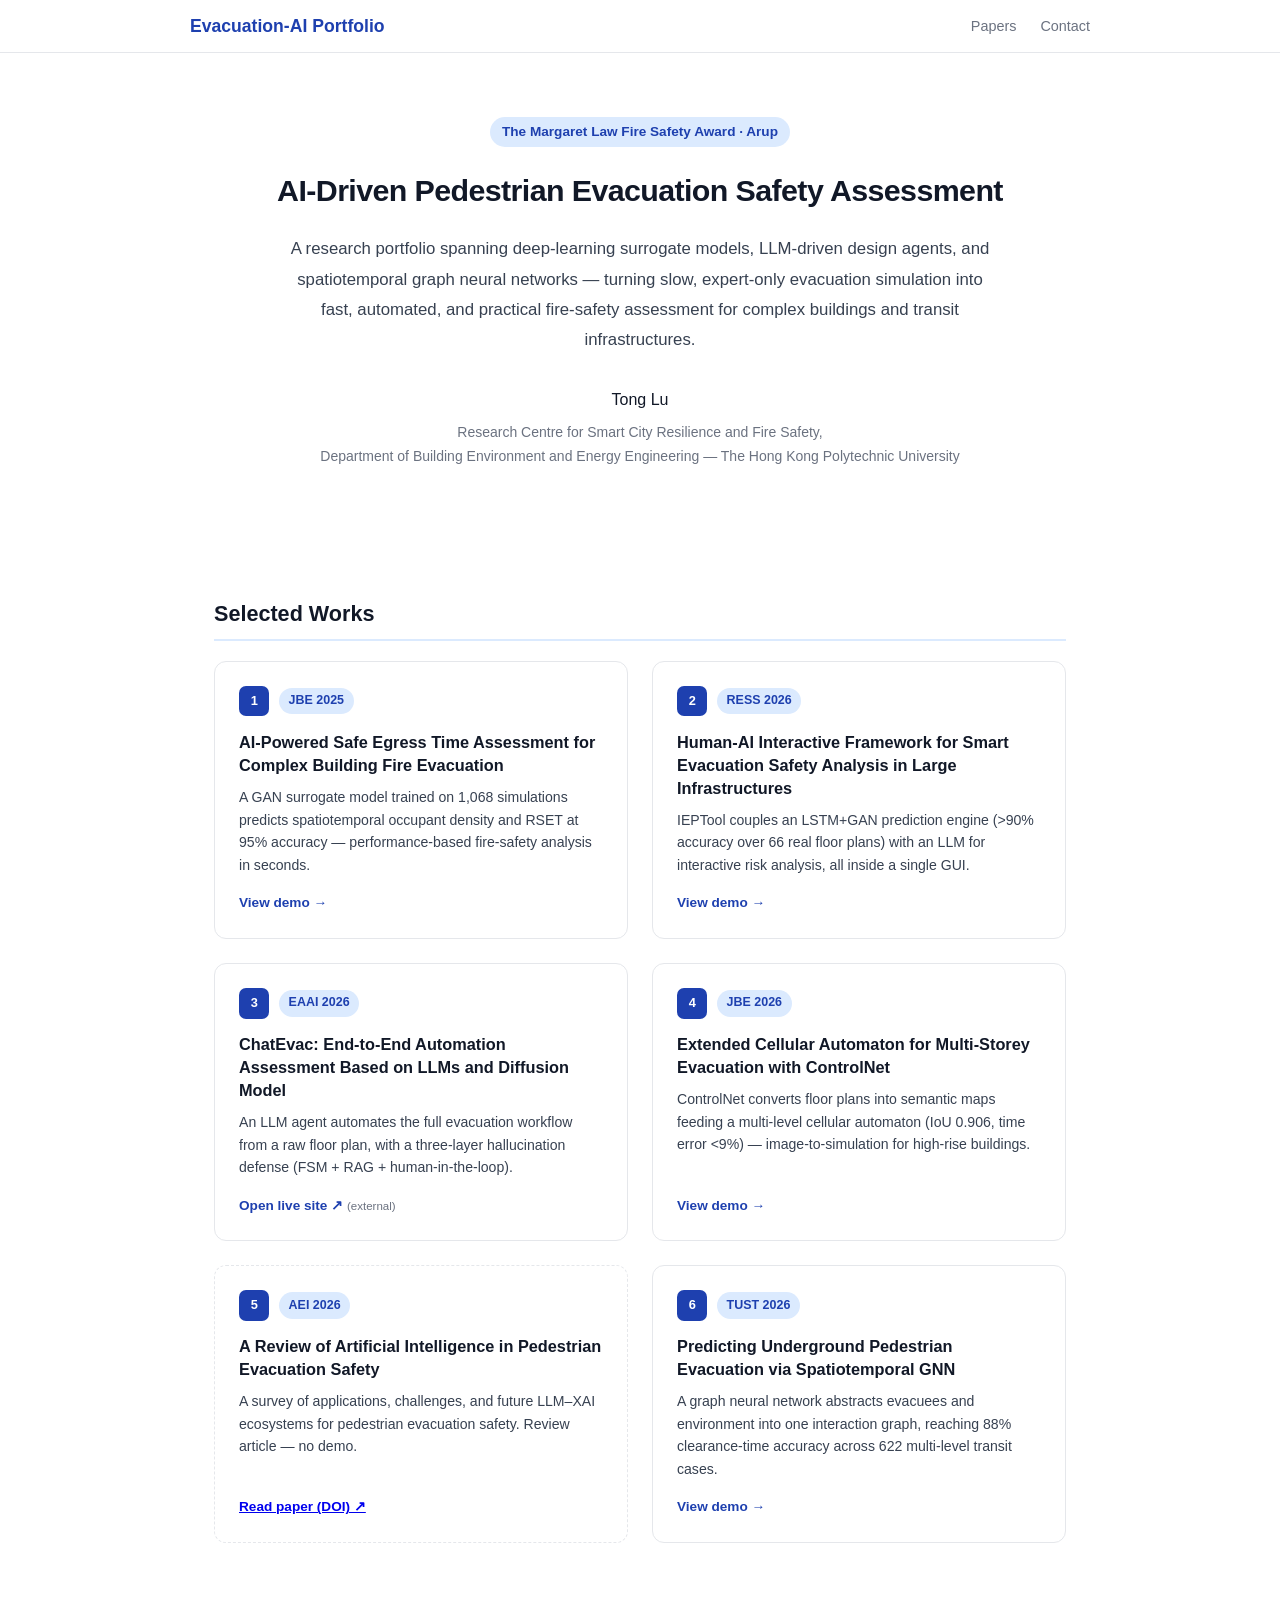
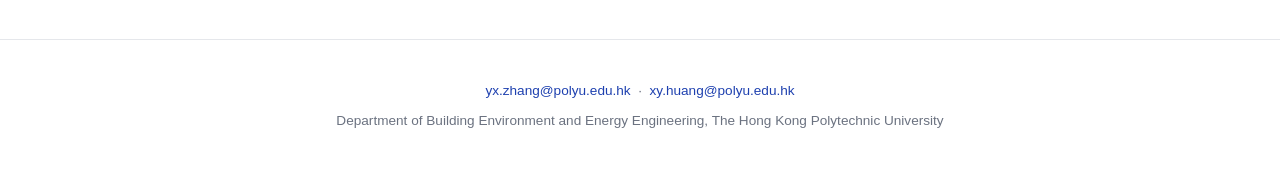
==== index.html @ 26be0533 "Add evacuation-AI research portfolio: landing page + 4 paper demo pages - Portfolio landing with 6 w" ====
<!DOCTYPE html>
<html lang="en">
<head>
<meta charset="UTF-8">
<meta name="viewport" content="width=device-width, initial-scale=1.0">
<title>Tong Lu — AI for Pedestrian Evacuation Safety</title>
<link rel="stylesheet" href="assets/style.css">
</head>
<body>
<nav>
  <div class="nav-inner">
    <a class="nav-brand" href="#">Evacuation-AI Portfolio</a>
    <ul class="nav-links">
      <li><a href="#papers">Papers</a></li>
      <li><a href="#contact">Contact</a></li>
    </ul>
  </div>
</nav>

<div class="hero">
  <div class="venue-tag">The Margaret Law Fire Safety Award &middot; Arup</div>
  <h1 class="paper-title">AI-Driven Pedestrian Evacuation Safety Assessment</h1>
  <p class="hero-lead">
    A research portfolio spanning deep-learning surrogate models, LLM-driven design agents,
    and spatiotemporal graph neural networks &mdash; turning slow, expert-only evacuation
    simulation into fast, automated, and practical fire-safety assessment for complex buildings
    and transit infrastructures.
  </p>
  <p class="authors"><span class="author">Tong Lu</span></p>
  <p class="affiliations">
    Research Centre for Smart City Resilience and Fire Safety,<br>
    Department of Building Environment and Energy Engineering &mdash; The Hong Kong Polytechnic University
  </p>
</div>

<section id="papers">
  <h2 class="section-title">Selected Works</h2>
  <div class="paper-grid">

    <a class="paper-card" href="papers/p1-rset/">
      <div class="pc-top"><span class="pc-num">1</span><span class="pc-venue">JBE 2025</span></div>
      <div class="pc-title">AI-Powered Safe Egress Time Assessment for Complex Building Fire Evacuation</div>
      <div class="pc-desc">A GAN surrogate model trained on 1,068 simulations predicts spatiotemporal occupant density and RSET at 95% accuracy &mdash; performance-based fire-safety analysis in seconds.</div>
      <div class="pc-cta">View demo &rarr;</div>
    </a>

    <a class="paper-card" href="papers/p2-ieptool/">
      <div class="pc-top"><span class="pc-num">2</span><span class="pc-venue">RESS 2026</span></div>
      <div class="pc-title">Human-AI Interactive Framework for Smart Evacuation Safety Analysis in Large Infrastructures</div>
      <div class="pc-desc">IEPTool couples an LSTM+GAN prediction engine (&gt;90% accuracy over 66 real floor plans) with an LLM for interactive risk analysis, all inside a single GUI.</div>
      <div class="pc-cta">View demo &rarr;</div>
    </a>

    <a class="paper-card" href="https://andyrylynn.github.io/ChatEvac.github.io" target="_blank" rel="noopener">
      <div class="pc-top"><span class="pc-num">3</span><span class="pc-venue">EAAI 2026</span></div>
      <div class="pc-title">ChatEvac: End-to-End Automation Assessment Based on LLMs and Diffusion Model</div>
      <div class="pc-desc">An LLM agent automates the full evacuation workflow from a raw floor plan, with a three-layer hallucination defense (FSM + RAG + human-in-the-loop).</div>
      <div class="pc-cta">Open live site &nearr; <span class="pc-tag-ext">(external)</span></div>
    </a>

    <a class="paper-card" href="papers/p4-controlnet/">
      <div class="pc-top"><span class="pc-num">4</span><span class="pc-venue">JBE 2026</span></div>
      <div class="pc-title">Extended Cellular Automaton for Multi-Storey Evacuation with ControlNet</div>
      <div class="pc-desc">ControlNet converts floor plans into semantic maps feeding a multi-level cellular automaton (IoU 0.906, time error &lt;9%) &mdash; image-to-simulation for high-rise buildings.</div>
      <div class="pc-cta">View demo &rarr;</div>
    </a>

    <div class="paper-card pc-review">
      <div class="pc-top"><span class="pc-num">5</span><span class="pc-venue">AEI 2026</span></div>
      <div class="pc-title">A Review of Artificial Intelligence in Pedestrian Evacuation Safety</div>
      <div class="pc-desc">A survey of applications, challenges, and future LLM&ndash;XAI ecosystems for pedestrian evacuation safety. Review article &mdash; no demo.</div>
      <div class="pc-cta"><a href="https://doi.org/10.1016/J.AEI.2026.105080" target="_blank" rel="noopener">Read paper (DOI) &nearr;</a></div>
    </div>

    <a class="paper-card" href="papers/p6-gnn/">
      <div class="pc-top"><span class="pc-num">6</span><span class="pc-venue">TUST 2026</span></div>
      <div class="pc-title">Predicting Underground Pedestrian Evacuation via Spatiotemporal GNN</div>
      <div class="pc-desc">A graph neural network abstracts evacuees and environment into one interaction graph, reaching 88% clearance-time accuracy across 622 multi-level transit cases.</div>
      <div class="pc-cta">View demo &rarr;</div>
    </a>

  </div>
</section>

<footer id="contact">
  <p>
    <a href="mailto:yx.zhang@polyu.edu.hk">yx.zhang@polyu.edu.hk</a> &nbsp;&middot;&nbsp;
    <a href="mailto:xy.huang@polyu.edu.hk">xy.huang@polyu.edu.hk</a>
  </p>
  <p style="margin-top:.5rem">
    Department of Building Environment and Energy Engineering, The Hong Kong Polytechnic University
  </p>
</footer>
</body>
</html>
---- assets/style.css ----
*,*::before,*::after{box-sizing:border-box;margin:0;padding:0}
:root{
  --blue:#1e40af;--blue-light:#dbeafe;
  --text:#111827;--muted:#6b7280;
  --border:#e5e7eb;--bg:#f9fafb;--max:900px
}
html{scroll-behavior:smooth}
body{
  font-family:-apple-system,BlinkMacSystemFont,'Segoe UI',Roboto,sans-serif;
  background:#fff;color:var(--text);line-height:1.6
}
nav{
  position:sticky;top:0;background:rgba(255,255,255,.95);
  backdrop-filter:blur(8px);border-bottom:1px solid var(--border);
  z-index:100;padding:.75rem 1.5rem
}
.nav-inner{max-width:var(--max);margin:0 auto;display:flex;justify-content:space-between;align-items:center}
.nav-brand{font-weight:700;font-size:1.1rem;color:var(--blue);text-decoration:none}
.nav-links{display:flex;gap:1.5rem;list-style:none}
.nav-links a{color:var(--muted);text-decoration:none;font-size:.9rem;transition:color .2s}
.nav-links a:hover{color:var(--blue)}
.hero{padding:4rem 1.5rem 3rem;text-align:center;max-width:var(--max);margin:0 auto}
.venue-tag{
  display:inline-block;background:var(--blue-light);color:var(--blue);
  font-size:.85rem;font-weight:600;padding:.25rem .75rem;
  border-radius:999px;margin-bottom:1.5rem
}
.paper-title{
  font-size:clamp(1.4rem,3.2vw,1.9rem);font-weight:800;line-height:1.3;
  margin-bottom:1.5rem;letter-spacing:-.02em;max-width:780px;margin-left:auto;margin-right:auto
}
.hero-lead{font-size:1.05rem;color:#374151;max-width:720px;margin:0 auto 2rem;line-height:1.8}
.teaser{margin-top:2.5rem;border-radius:12px;overflow:hidden;border:1px solid var(--border);box-shadow:0 4px 24px rgba(0,0,0,.08)}
.teaser img{width:100%;display:block}
.teaser-caption{font-size:.82rem;color:var(--muted);padding:.7rem 1.25rem;background:var(--bg);border-top:1px solid var(--border);text-align:center;line-height:1.6}
.teaser-caption strong{color:var(--text)}
.cards{display:grid;grid-template-columns:repeat(auto-fit,minmax(220px,1fr));gap:1rem;margin-top:1.25rem}
.card{background:var(--bg);border:1px solid var(--border);border-radius:10px;padding:1rem 1.1rem}
.card-icon{font-size:1.4rem;margin-bottom:.5rem}
.card-title{font-size:.9rem;font-weight:700;margin-bottom:.3rem;color:var(--blue)}
.card-body{font-size:.85rem;color:#374151;line-height:1.6}
.authors{font-size:1rem;color:var(--muted);margin-bottom:.5rem}
.authors .author{color:var(--text);font-weight:500}
.affiliations{font-size:.875rem;color:var(--muted);margin-bottom:2rem;line-height:1.7}
.badges{display:flex;justify-content:center;gap:.75rem;flex-wrap:wrap}
.badge{
  display:inline-flex;align-items:center;gap:.4rem;
  padding:.45rem 1rem;border-radius:8px;
  font-size:.9rem;font-weight:600;text-decoration:none;
  transition:opacity .2s,transform .15s
}
.badge:hover{opacity:.85;transform:translateY(-1px)}
.badge-primary{background:var(--blue);color:#fff}
.badge-outline{background:#fff;color:var(--text);border:1.5px solid var(--border)}
section{padding:3rem 1.5rem;max-width:var(--max);margin:0 auto}
.section-title{font-size:1.35rem;font-weight:700;margin-bottom:1.25rem;padding-bottom:.5rem;border-bottom:2px solid var(--blue-light)}
.abstract{font-size:1rem;color:#374151;line-height:1.85;text-align:justify}
.highlight-box{
  background:var(--blue-light);border-left:4px solid var(--blue);
  border-radius:0 8px 8px 0;padding:1rem 1.25rem;margin-top:1.5rem
}
.highlight-box h4{font-size:.95rem;font-weight:700;color:var(--blue);margin-bottom:.5rem}
.highlight-box ul{list-style:none;display:flex;flex-direction:column;gap:.4rem}
.highlight-box li{font-size:.9rem;padding-left:1rem;position:relative}
.highlight-box li::before{content:"\2192";position:absolute;left:0;color:var(--blue);font-weight:700}
.videos-grid{display:grid;gap:2.5rem}
.video-card{background:var(--bg);border:1px solid var(--border);border-radius:12px;overflow:hidden}
.video-label{
  padding:.75rem 1.25rem;background:#fff;
  border-bottom:1px solid var(--border);display:flex;align-items:center;gap:.75rem
}
.video-badge{
  background:var(--blue);color:#fff;font-size:.78rem;
  font-weight:700;padding:.2rem .55rem;border-radius:5px
}
.video-title-text{font-size:.95rem;font-weight:600}
video{width:100%;display:block;background:#000;max-height:480px}
.fig-note{font-size:.8rem;color:var(--muted);padding:.6rem 1.25rem;background:#fff;border-top:1px solid var(--border)}
.figure{margin-top:2.5rem;border:1px solid var(--border);border-radius:12px;overflow:hidden}
.figure img{width:100%;display:block}
.bibtex-block{
  background:#1e293b;color:#e2e8f0;border-radius:10px;
  font-family:'Courier New',monospace;font-size:.82rem;
  line-height:1.7;padding:1.25rem 1.5rem;overflow-x:auto;position:relative;white-space:pre
}
.copy-btn{
  position:absolute;top:.75rem;right:.75rem;
  background:#334155;color:#cbd5e1;border:none;
  border-radius:6px;padding:.3rem .7rem;font-size:.8rem;
  cursor:pointer;transition:background .2s
}
.copy-btn:hover{background:#475569}
.copy-btn.copied{background:#166534;color:#bbf7d0}
footer{
  text-align:center;padding:2.5rem 1rem;
  font-size:.85rem;color:var(--muted);
  border-top:1px solid var(--border);margin-top:3rem
}
footer a{color:var(--blue);text-decoration:none}
@media(max-width:600px){
  .paper-title{font-size:1.5rem}
  .badges{gap:.5rem}
  .badge{padding:.35rem .75rem;font-size:.85rem}
}
/* ---- portfolio landing grid ---- */
.paper-grid{display:grid;grid-template-columns:repeat(auto-fill,minmax(280px,1fr));gap:1.5rem}
.paper-card{
  display:flex;flex-direction:column;background:#fff;border:1px solid var(--border);
  border-radius:12px;padding:1.5rem;text-decoration:none;color:inherit;
  transition:transform .15s,box-shadow .2s,border-color .2s
}
.paper-card:hover{transform:translateY(-3px);box-shadow:0 8px 28px rgba(30,64,175,.12);border-color:var(--blue)}
.pc-top{display:flex;align-items:center;gap:.6rem;margin-bottom:.9rem}
.pc-num{
  background:var(--blue);color:#fff;font-weight:700;font-size:.8rem;
  width:1.9rem;height:1.9rem;border-radius:7px;display:flex;align-items:center;justify-content:center;flex-shrink:0
}
.pc-venue{font-size:.78rem;font-weight:600;color:var(--blue);background:var(--blue-light);padding:.2rem .6rem;border-radius:999px}
.pc-title{font-size:1.02rem;font-weight:700;line-height:1.4;margin-bottom:.6rem}
.pc-desc{font-size:.88rem;color:#374151;line-height:1.6;flex:1}
.pc-cta{margin-top:1rem;font-size:.85rem;font-weight:600;color:var(--blue)}
.pc-review{border-style:dashed}
.pc-review:hover{transform:none;box-shadow:none;border-color:var(--muted)}
.pc-tag-ext{font-size:.72rem;color:var(--muted);font-weight:500}
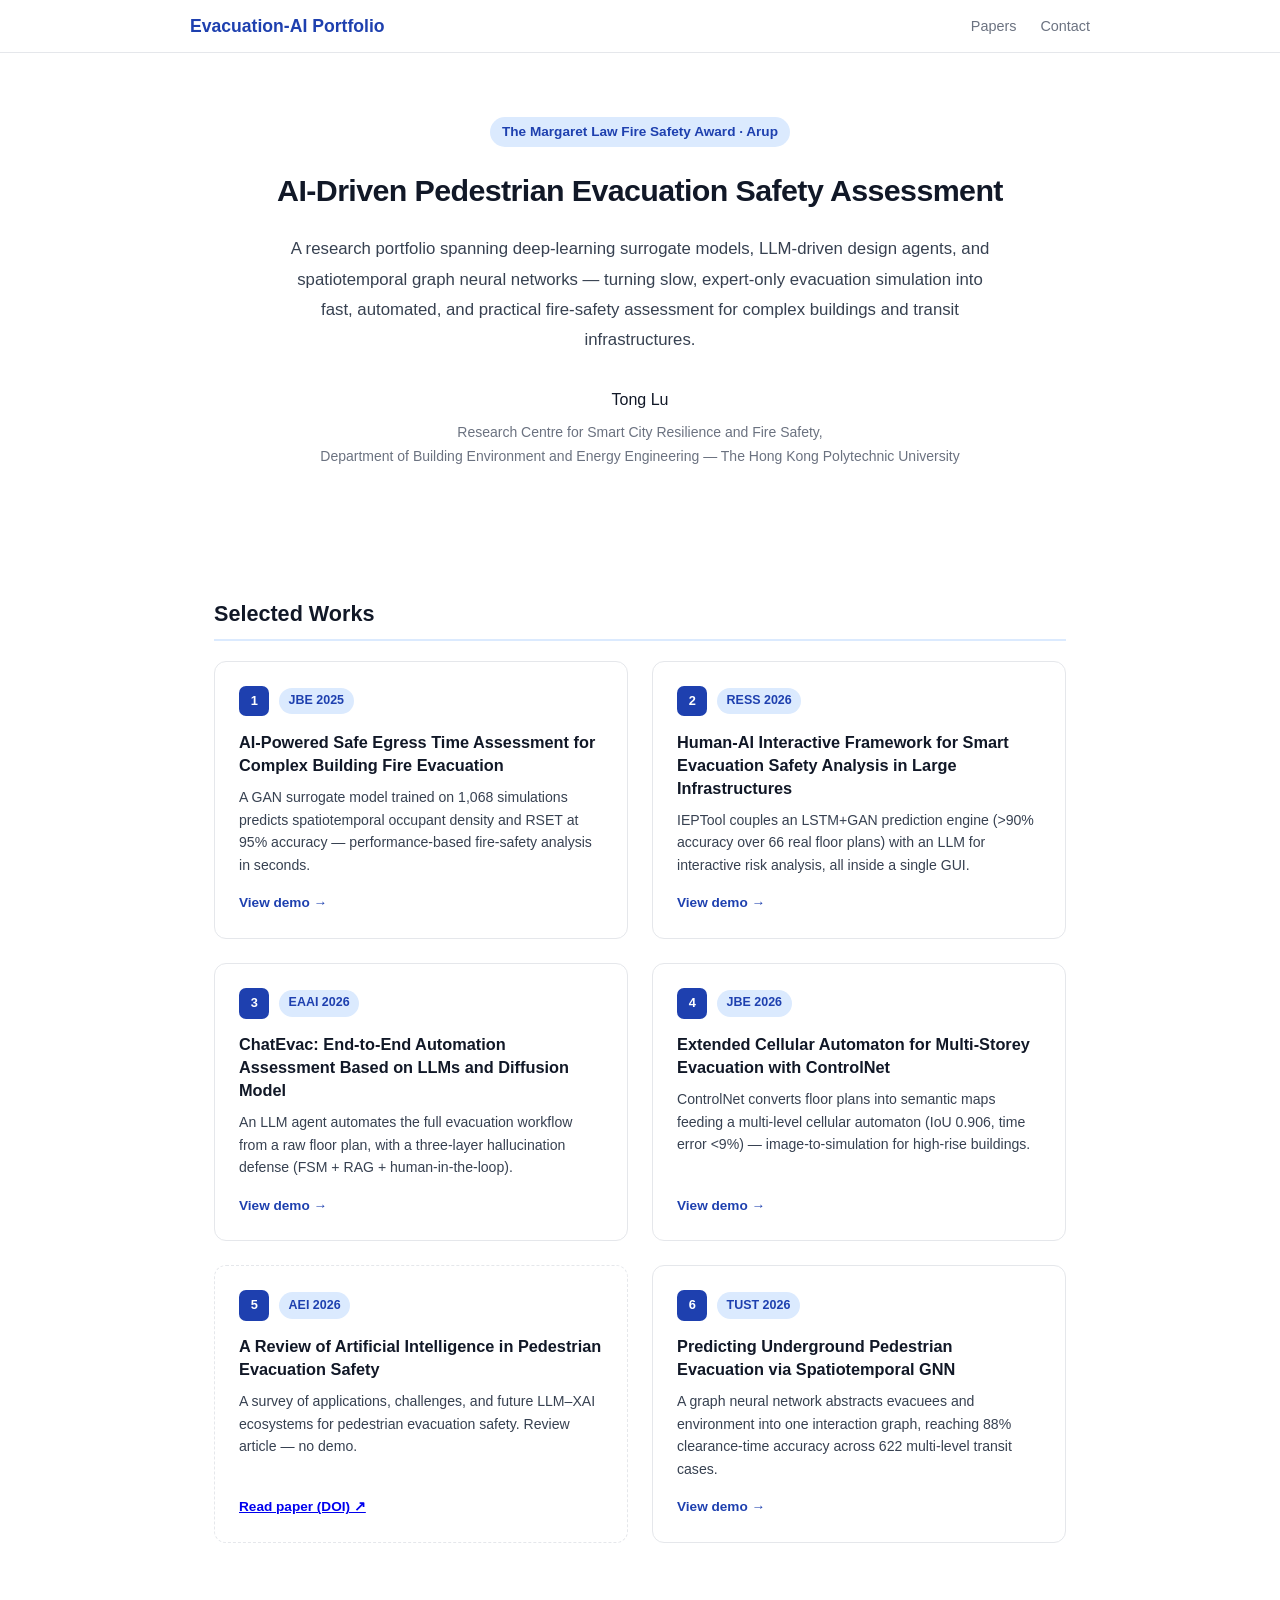
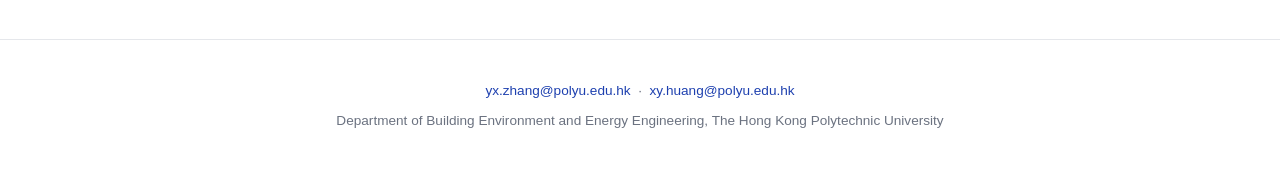
==== commit f690b1ae: "Add P3 ChatEvac local subpage (cross-origin video from ChatEvac.github.io), update landing card to l" ====
--- a/index.html
+++ b/index.html
@@ -51,11 +51,11 @@
       <div class="pc-cta">View demo &rarr;</div>
     </a>
 
-    <a class="paper-card" href="https://andyrylynn.github.io/ChatEvac.github.io" target="_blank" rel="noopener">
+    <a class="paper-card" href="papers/p3-chatevac/">
       <div class="pc-top"><span class="pc-num">3</span><span class="pc-venue">EAAI 2026</span></div>
       <div class="pc-title">ChatEvac: End-to-End Automation Assessment Based on LLMs and Diffusion Model</div>
       <div class="pc-desc">An LLM agent automates the full evacuation workflow from a raw floor plan, with a three-layer hallucination defense (FSM + RAG + human-in-the-loop).</div>
-      <div class="pc-cta">Open live site &nearr; <span class="pc-tag-ext">(external)</span></div>
+      <div class="pc-cta">View demo &rarr;</div>
     </a>
 
     <a class="paper-card" href="papers/p4-controlnet/">
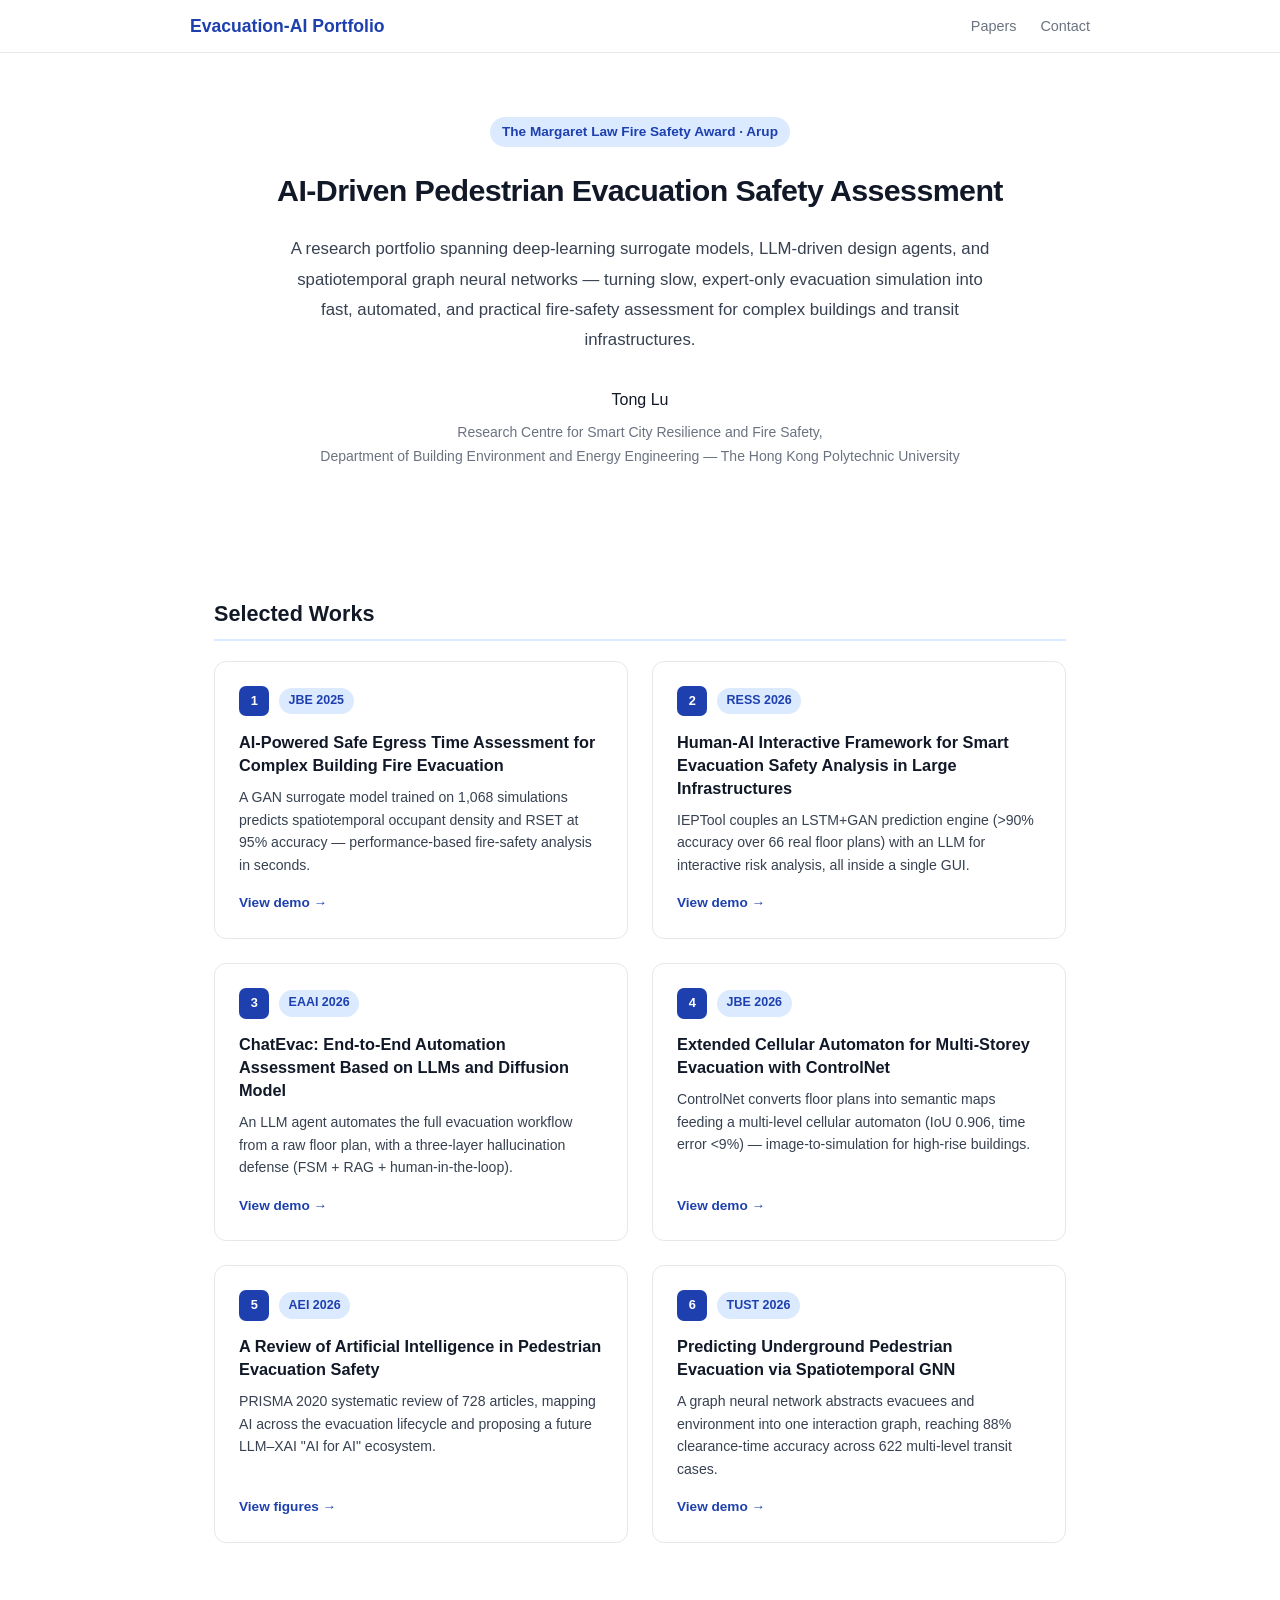
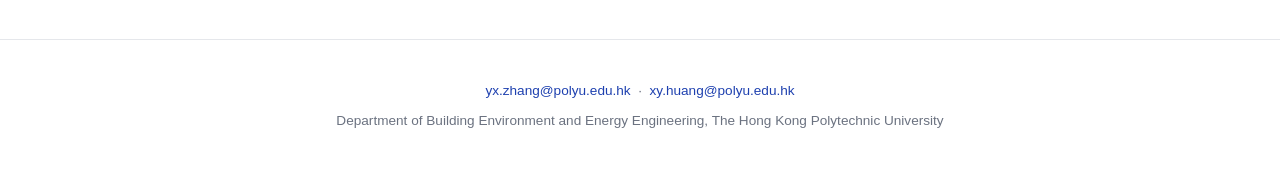
==== commit c857e7d4: "Add P5 review page (Fig.2/7/11/14, white bg), update landing card to local link" ====
--- a/index.html
+++ b/index.html
@@ -65,12 +65,12 @@
       <div class="pc-cta">View demo &rarr;</div>
     </a>
 
-    <div class="paper-card pc-review">
+    <a class="paper-card" href="papers/p5-review/">
       <div class="pc-top"><span class="pc-num">5</span><span class="pc-venue">AEI 2026</span></div>
       <div class="pc-title">A Review of Artificial Intelligence in Pedestrian Evacuation Safety</div>
-      <div class="pc-desc">A survey of applications, challenges, and future LLM&ndash;XAI ecosystems for pedestrian evacuation safety. Review article &mdash; no demo.</div>
-      <div class="pc-cta"><a href="https://doi.org/10.1016/J.AEI.2026.105080" target="_blank" rel="noopener">Read paper (DOI) &nearr;</a></div>
-    </div>
+      <div class="pc-desc">PRISMA 2020 systematic review of 728 articles, mapping AI across the evacuation lifecycle and proposing a future LLM–XAI "AI for AI" ecosystem.</div>
+      <div class="pc-cta">View figures &rarr;</div>
+    </a>
 
     <a class="paper-card" href="papers/p6-gnn/">
       <div class="pc-top"><span class="pc-num">6</span><span class="pc-venue">TUST 2026</span></div>
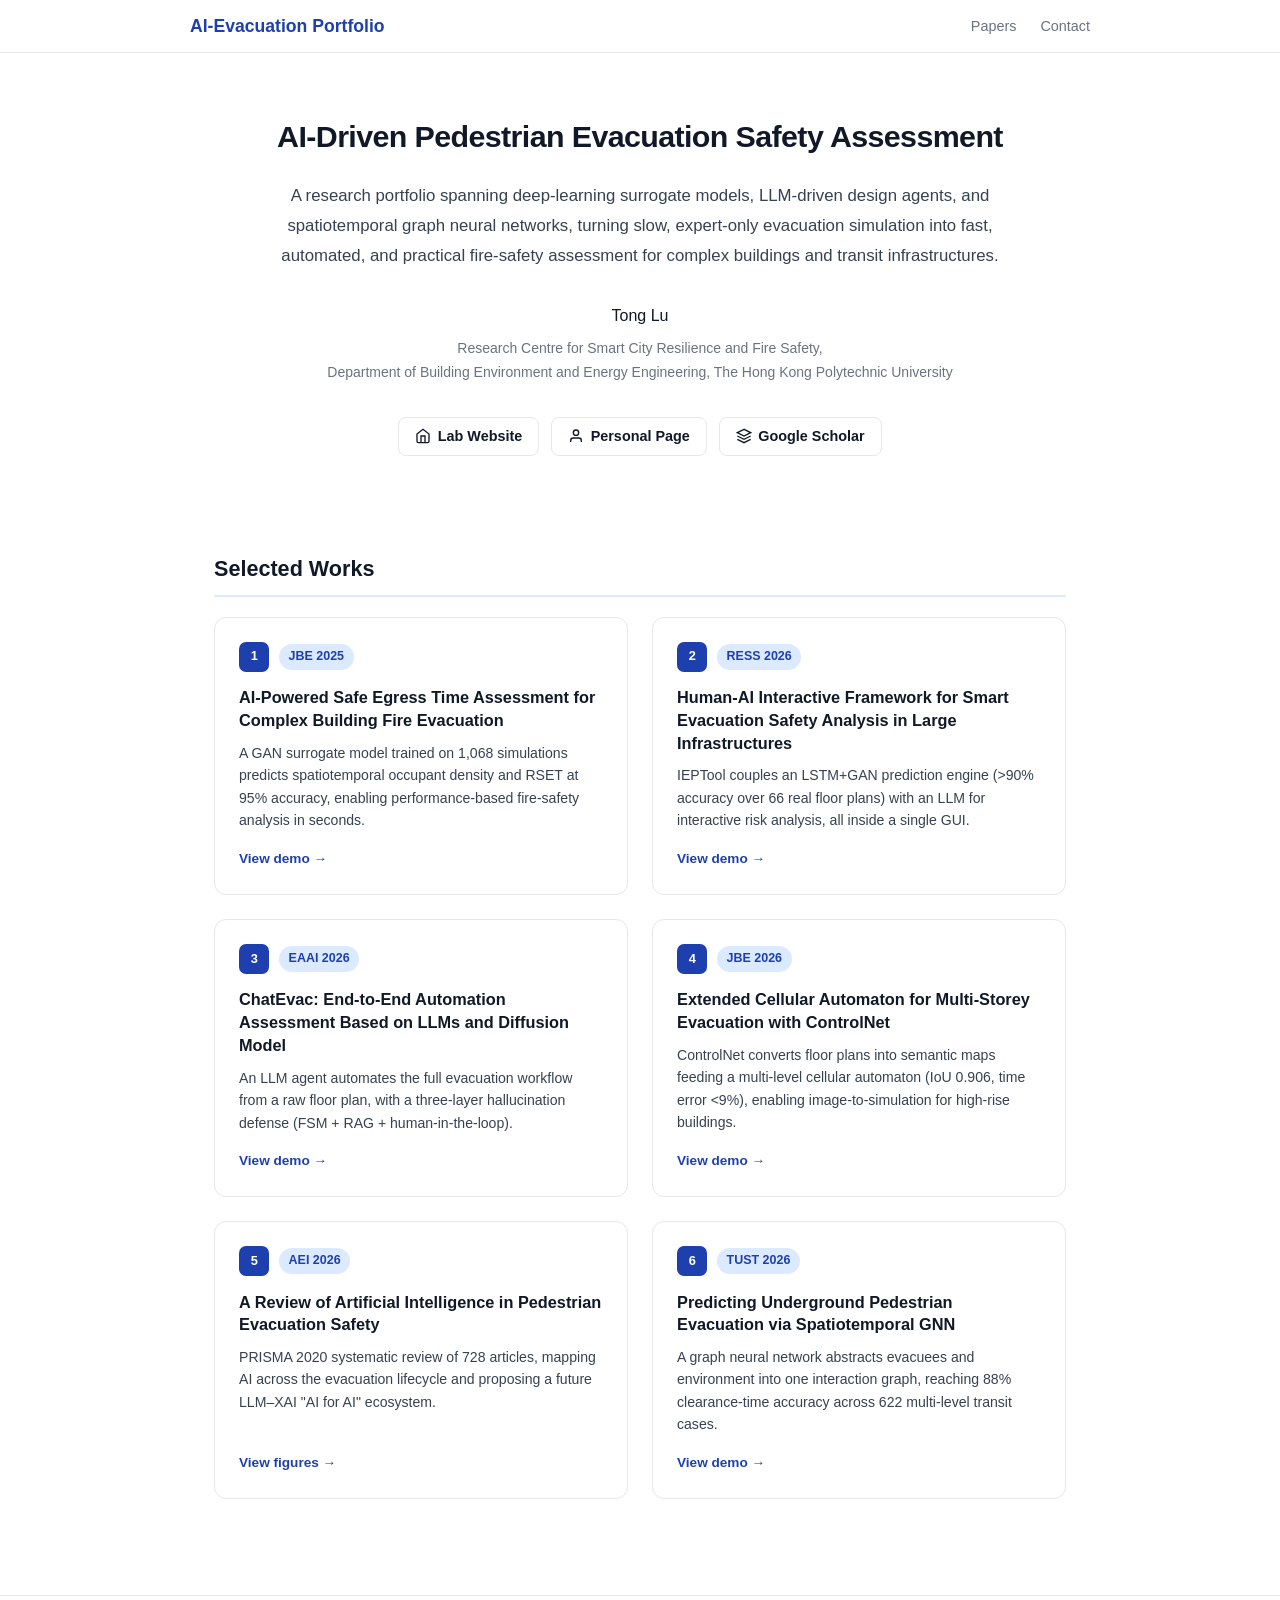
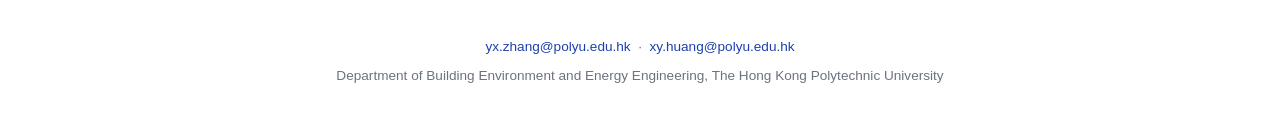
==== commit eb8ccdd3: "Landing: rename to AI-Evacuation, remove venue tag and em-dashes, add lab/personal/scholar links" ====
--- a/index.html
+++ b/index.html
@@ -9,7 +9,7 @@
 <body>
 <nav>
   <div class="nav-inner">
-    <a class="nav-brand" href="#">Evacuation-AI Portfolio</a>
+    <a class="nav-brand" href="#">AI-Evacuation Portfolio</a>
     <ul class="nav-links">
       <li><a href="#papers">Papers</a></li>
       <li><a href="#contact">Contact</a></li>
@@ -18,19 +18,32 @@
 </nav>
 
 <div class="hero">
-  <div class="venue-tag">The Margaret Law Fire Safety Award &middot; Arup</div>
   <h1 class="paper-title">AI-Driven Pedestrian Evacuation Safety Assessment</h1>
   <p class="hero-lead">
     A research portfolio spanning deep-learning surrogate models, LLM-driven design agents,
-    and spatiotemporal graph neural networks &mdash; turning slow, expert-only evacuation
+    and spatiotemporal graph neural networks, turning slow, expert-only evacuation
     simulation into fast, automated, and practical fire-safety assessment for complex buildings
     and transit infrastructures.
   </p>
   <p class="authors"><span class="author">Tong Lu</span></p>
   <p class="affiliations">
     Research Centre for Smart City Resilience and Fire Safety,<br>
-    Department of Building Environment and Energy Engineering &mdash; The Hong Kong Polytechnic University
+    Department of Building Environment and Energy Engineering, The Hong Kong Polytechnic University
   </p>
+  <div class="badges">
+    <a class="badge badge-outline" href="https://www.firelabxy.com/" target="_blank" rel="noopener">
+      <svg width="16" height="16" viewBox="0 0 24 24" fill="none" stroke="currentColor" stroke-width="2"><path d="M3 9l9-7 9 7v11a2 2 0 0 1-2 2H5a2 2 0 0 1-2-2z"/><polyline points="9 22 9 12 15 12 15 22"/></svg>
+      Lab Website
+    </a>
+    <a class="badge badge-outline" href="https://www.firelabxy.com/tong-lu" target="_blank" rel="noopener">
+      <svg width="16" height="16" viewBox="0 0 24 24" fill="none" stroke="currentColor" stroke-width="2"><path d="M20 21v-2a4 4 0 0 0-4-4H8a4 4 0 0 0-4 4v2"/><circle cx="12" cy="7" r="4"/></svg>
+      Personal Page
+    </a>
+    <a class="badge badge-outline" href="https://scholar.google.com/citations?user=Gd8cYS8AAAAJ&hl=en&authuser=1" target="_blank" rel="noopener">
+      <svg width="16" height="16" viewBox="0 0 24 24" fill="none" stroke="currentColor" stroke-width="2"><path d="M12 2L2 7l10 5 10-5-10-5z"/><path d="M2 17l10 5 10-5"/><path d="M2 12l10 5 10-5"/></svg>
+      Google Scholar
+    </a>
+  </div>
 </div>
 
 <section id="papers">
@@ -40,7 +53,7 @@
     <a class="paper-card" href="papers/p1-rset/">
       <div class="pc-top"><span class="pc-num">1</span><span class="pc-venue">JBE 2025</span></div>
       <div class="pc-title">AI-Powered Safe Egress Time Assessment for Complex Building Fire Evacuation</div>
-      <div class="pc-desc">A GAN surrogate model trained on 1,068 simulations predicts spatiotemporal occupant density and RSET at 95% accuracy &mdash; performance-based fire-safety analysis in seconds.</div>
+      <div class="pc-desc">A GAN surrogate model trained on 1,068 simulations predicts spatiotemporal occupant density and RSET at 95% accuracy, enabling performance-based fire-safety analysis in seconds.</div>
       <div class="pc-cta">View demo &rarr;</div>
     </a>
 
@@ -61,7 +74,7 @@
     <a class="paper-card" href="papers/p4-controlnet/">
       <div class="pc-top"><span class="pc-num">4</span><span class="pc-venue">JBE 2026</span></div>
       <div class="pc-title">Extended Cellular Automaton for Multi-Storey Evacuation with ControlNet</div>
-      <div class="pc-desc">ControlNet converts floor plans into semantic maps feeding a multi-level cellular automaton (IoU 0.906, time error &lt;9%) &mdash; image-to-simulation for high-rise buildings.</div>
+      <div class="pc-desc">ControlNet converts floor plans into semantic maps feeding a multi-level cellular automaton (IoU 0.906, time error &lt;9%), enabling image-to-simulation for high-rise buildings.</div>
       <div class="pc-cta">View demo &rarr;</div>
     </a>
 
